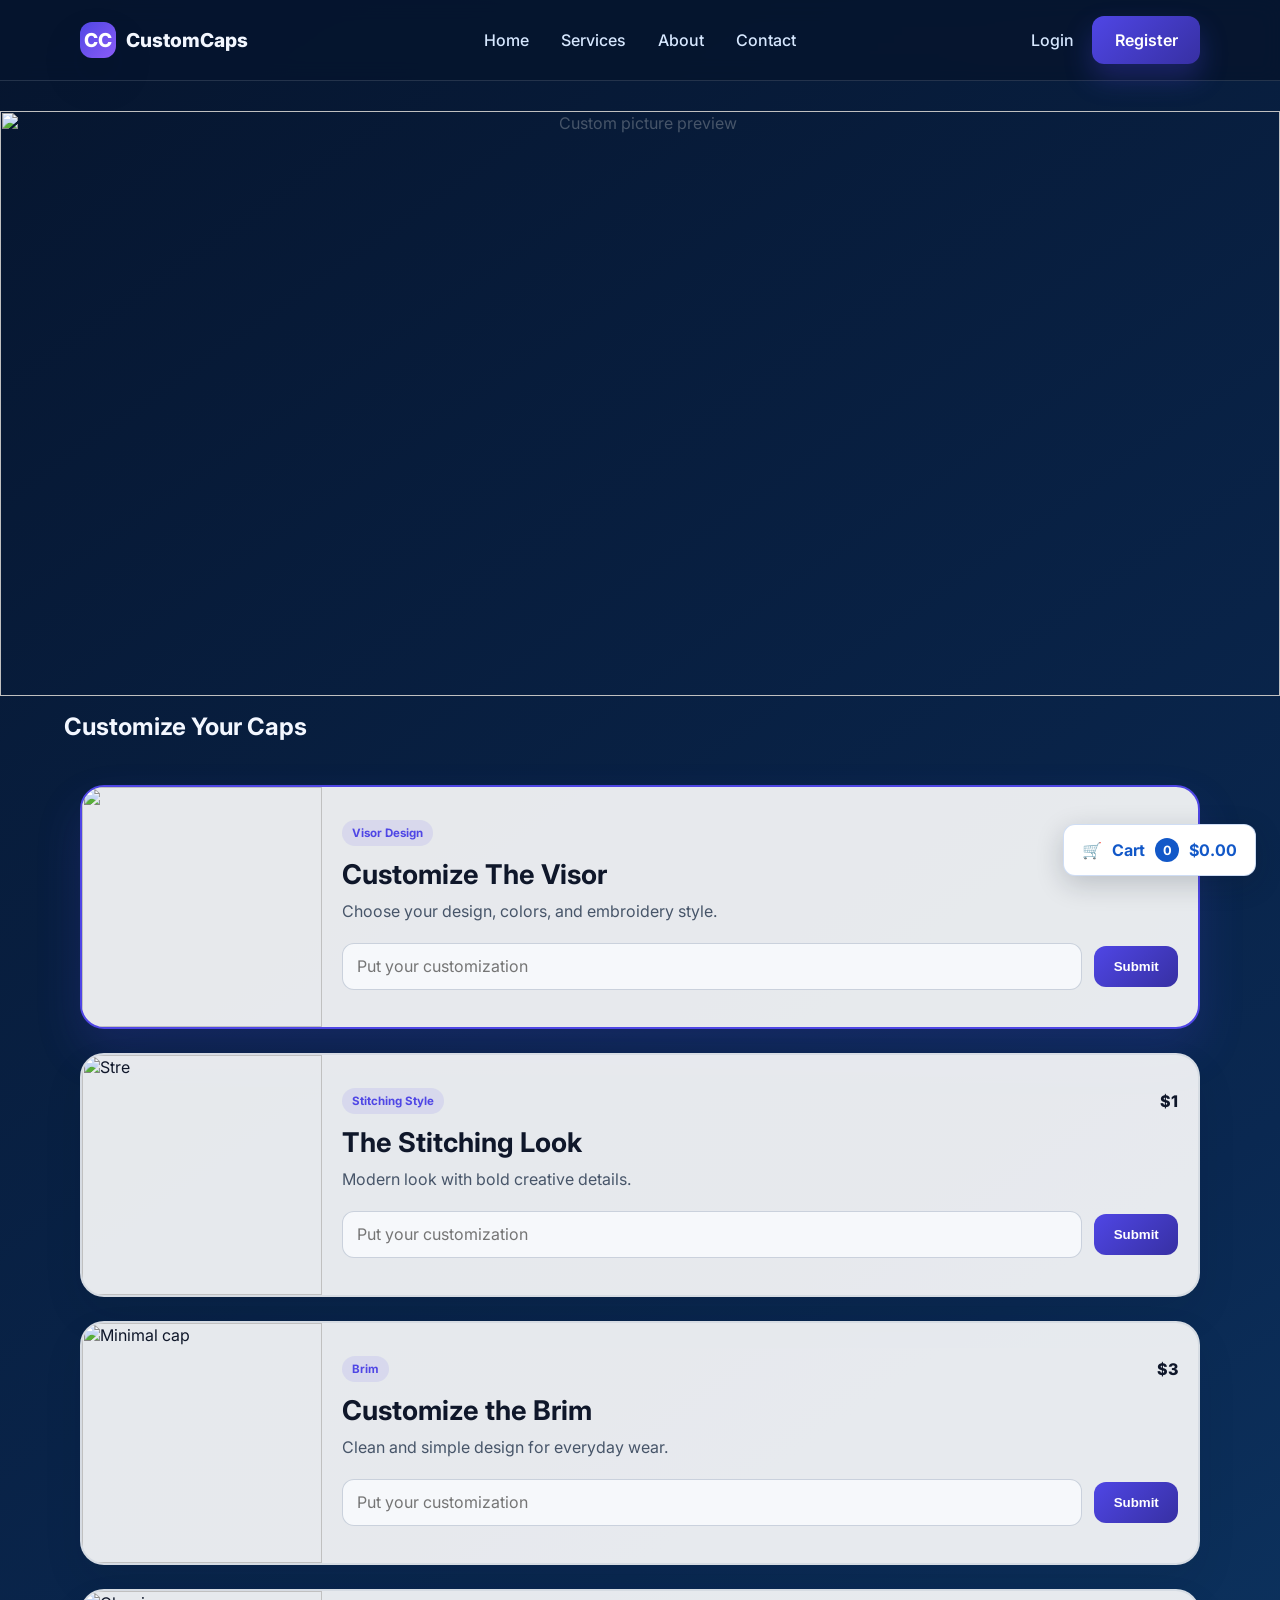
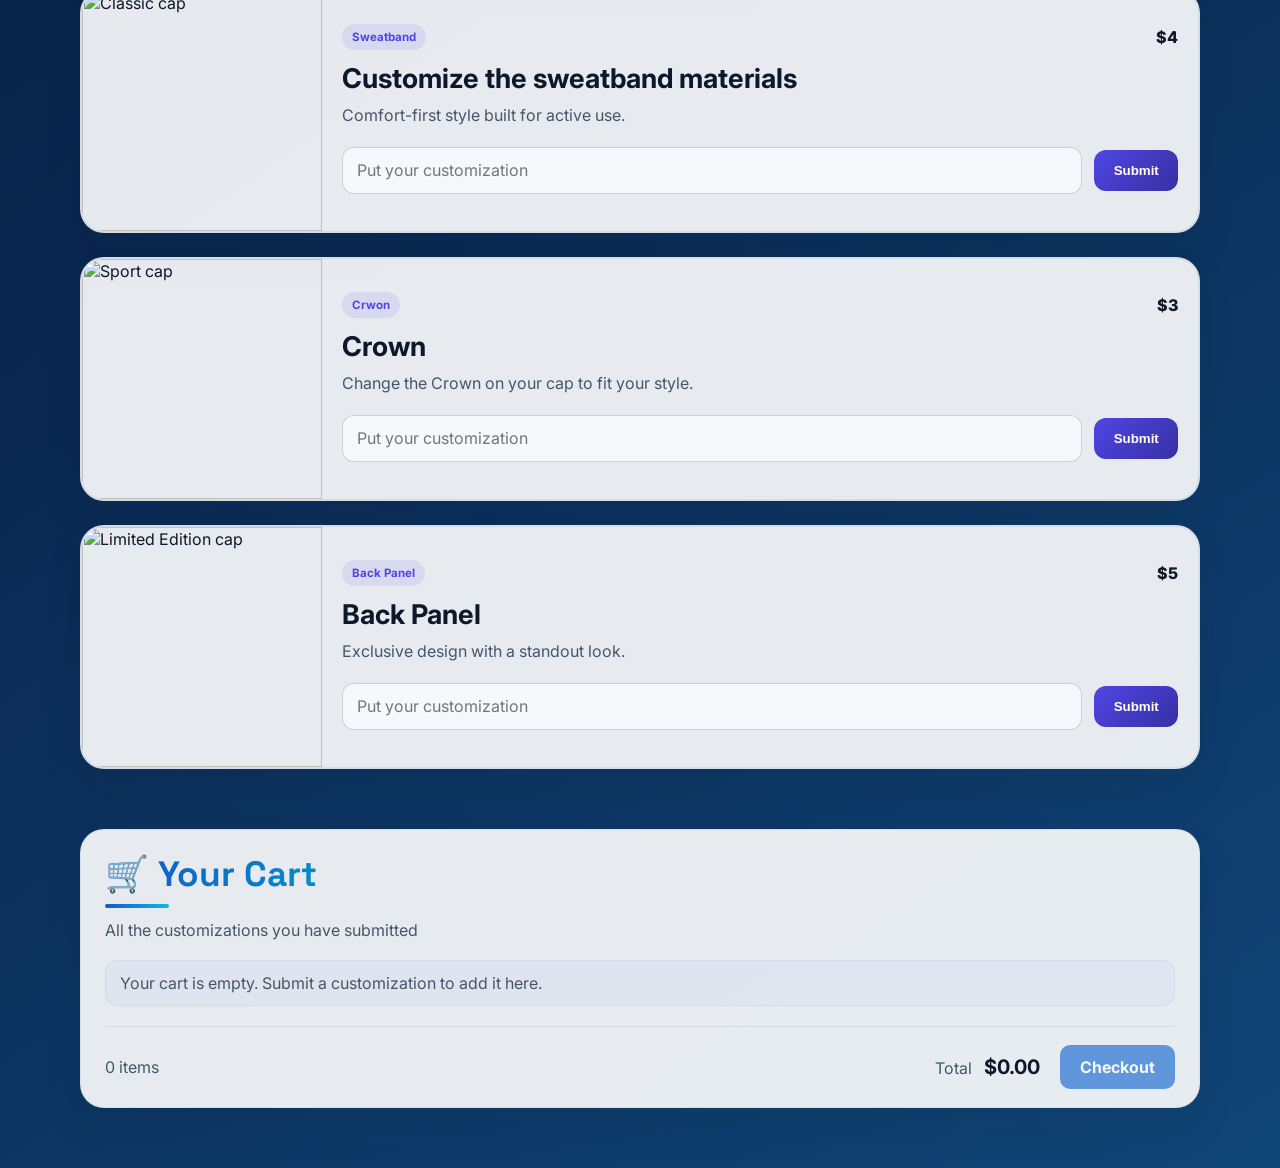
==== index.html @ d2594c0b "new update  update2  update  update 3  update3" ====
<html>
      <head>
    <meta charset="UTF-8" />
    <meta name="viewport" content="width=device-width, initial-scale=1.0" />
    <title>Customization Cap</title>
    <link rel="preconnect" href="https://fonts.googleapis.com" />
    <link rel="preconnect" href="https://fonts.gstatic.com" crossorigin />
    <link href="https://fonts.googleapis.com/css2?family=Inter:wght@400;500;600;700;800&display=swap" rel="stylesheet" />
    <link href="https://fonts.googleapis.com/css2?family=Space+Grotesk:wght@600;700&display=swap" rel="stylesheet" />
    <link rel="stylesheet" href="style.css" />
  </head>

    <body class="customizer-page">
    <header class="site-header">
      <nav class="navbar container">
        <div class="brand">
          <span class="brand-mark">CC</span>
          <span>CustomCaps</span>
        </div>

        <ul class="nav-links">
          <li><a href="https://harukisensei.infy.click/login.php">Home</a></li>
          <li><a href="#">Services</a></li>
          <li><a href="#">About</a></li>
          <li><a href="#">Contact</a></li>
        </ul>

        <div class="nav-actions">
          <a href="#" class="login-link">Login</a>
          <a href="#" class="btn btn-primary">Register</a>
        </div>
      </nav>
    </header>

    <section class="product-section container">
      <header class="customizer-heading">
        <div class="picture-preview" id="picture-preview">
          <img
            id="custom-picture"
            src="https://encrypted-tbn0.gstatic.com/images?q=tbn:ANd9GcTu9yBC6iqTdVjBr8qb0KdsMnvSoWjys8nsN0744sLRWJI6lINjwy77hHI4&amp;s=10"
            alt="Custom picture preview"
          />
          <span id="picture-placeholder" hidden>Your picture preview will appear here</span>
        </div>
    
        <div class="picture-description-content">
          <h1>Customize Your Caps</h1>
          <input id="picture-upload" class="picture-upload" type="file" accept="image/*" />
        </div>
      </header>
    
      <div class="product-grid">

        <div class="interactive-card selected" tabindex="0" role="button" aria-label="Select Dream Design cap">
          <img src="https://cdn.shopify.com/s/files/1/0830/5328/1589/files/tour-visor-blueprint.jpg?v=1716037649" />
          <div class="card-content">
            <div class="card-topline">
              <span class="badge">Visor Design</span>
              <span class="price">$12</span>
            </div>
            <h3>Customize The Visor</h3>
            <p>Choose your design, colors, and embroidery style.</p>
            <div class="customize-row">
              <input type="text" class="custom-text" placeholder="Put your customization" />
              <button type="button" class="pick-btn">Submit</button>
            </div>
          </div>
        </div>

        <div class="interactive-card" tabindex="0" role="button" aria-label="Select Street Style cap">
          <img src="https://encrypted-tbn0.gstatic.com/images?q=tbn:ANd9GcRwN8RVINpgaq04zWN7Fo7OkTaOtIgx_osB3dUhC-jWqw&s=10" alt="Stre" />
          <div class="card-content">
            <div class="card-topline">
              <span class="badge">Stitching Style</span>
              <span class="price">$1</span>
            </div>
            <h3>The Stitching Look</h3>
            <p>Modern look with bold creative details.</p>
            <div class="customize-row">
              <input type="text" class="custom-text" placeholder="Put your customization" />
              <button type="button" class="pick-btn">Submit</button>
            </div>
          </div>
        </div>

        <div class="interactive-card" tabindex="0" role="button" aria-label="Select Minimal cap">
          <img src="https://encrypted-tbn0.gstatic.com/images?q=tbn:ANd9GcRIH-YifPvPH-M0KLM8M_P6v7ZxvT0Wm4gJBJIX0vKMHw&s=10" alt="Minimal cap" />
          <div class="card-content">
            <div class="card-topline">
              <span class="badge">Brim</span>
              <span class="price">$3</span>
            </div>
            <h3>Customize the Brim</h3>
            <p>Clean and simple design for everyday wear.</p>
            <div class="customize-row">
              <input type="text" class="custom-text" placeholder="Put your customization" />
              <button type="button" class="pick-btn">Submit</button>
            </div>
          </div>
        </div>

        <div class="interactive-card" tabindex="0" role="button" aria-label="Select Classic cap">
          <img src="https://encrypted-tbn0.gstatic.com/images?q=tbn:ANd9GcRN8dm9ZzzwNTC2Gzn8Sau7y9UsN2A-xfBOk9lRZi1UQg&s=10" alt="Classic cap" />
          <div class="card-content">
            <div class="card-topline">
              <span class="badge">Sweatband</span>
              <span class="price">$4</span>
            </div>
            <h3>Customize the sweatband materials</h3>
            <p>Comfort-first style built for active use.</p>
            <div class="customize-row">
              <input type="text" class="custom-text" placeholder="Put your customization" />
              <button type="button" class="pick-btn">Submit</button>
            </div>
          </div>
        </div>

        <div class="interactive-card" tabindex="0" role="button" aria-label="Select Sport cap">
          <img src="https://encrypted-tbn0.gstatic.com/images?q=tbn:ANd9GcSrkIJ5qvMKHncG3WinQ0X7_GzILK_JUkHiXcH4yC5z9Q&s=10" alt="Sport cap" />
          <div class="card-content">
            <div class="card-topline">
              <span class="badge">Crwon</span>
              <span class="price">$3</span>
            </div>
            <h3>Crown</h3>
            <p>Change the Crown on your cap to fit your style.</p>
            <div class="customize-row">
              <input type="text" class="custom-text" placeholder="Put your customization" />
              <button type="button" class="pick-btn">Submit</button>
            </div>
          </div>
        </div>

        <div class="interactive-card" tabindex="0" role="button" aria-label="Select Limited Edition cap">
          <img src="https://encrypted-tbn0.gstatic.com/images?q=tbn:ANd9GcRXTMBcB_Cb6of_ckFCRdZr_5JhHiwQH7h16q4D3oLKiQ&s=10" alt="Limited Edition cap" />
          <div class="card-content">
            <div class="card-topline">
              <span class="badge">Back Panel</span>
              <span class="price">$5</span>
            </div>
            <h3>Back Panel</h3>
            <p>Exclusive design with a standout look.</p>
            <div class="customize-row">
              <input type="text" class="custom-text" placeholder="Put your customization" />
              <button type="button" class="pick-btn">Submit</button>
            </div>
          </div>
        </div>
      </div>
    </section>

    <button id="cart-shortcut" class="cart-shortcut" type="button" aria-label="View cart, 0 items, total $0.00">
      <span aria-hidden="true">🛒</span>
      <span>Cart</span>
      <strong id="cart-shortcut-count">0</strong>
      <span id="cart-shortcut-total">$0.00</span>
    </button>

    <section class="summary-section container">
      <div class="summary-box">
        <h1><span aria-hidden="true">🛒</span> Your Cart</h1>
        <p class="cart-caption">All the customizations you have submitted</p>
        <ul id="custom-summary">
          <li>Your cart is empty. Submit a customization to add it here.</li>
        </ul>
        <div class="cart-footer">
          <span id="cart-count">0 items</span>
          <div class="cart-total">
            <span>Total</span>
            <strong id="cart-total">$0.00</strong>
          </div>
          <button id="checkout-button" class="checkout-button" type="button" disabled>Checkout</button>
        </div>
      </div>
    </section>

    <dialog id="checkout-dialog" class="checkout-dialog" aria-labelledby="checkout-title">
      <div class="checkout-dialog-content">
        <p class="checkout-eyebrow">ORDER REVIEW</p>
        <h2 id="checkout-title">Ready to checkout?</h2>
        <p id="checkout-item-count"></p>
        <p class="checkout-dialog-total">Order total: <strong id="checkout-total">$0.00</strong></p>
        <form id="checkout-form" class="checkout-form">
          <label>
            Full name
            <input name="customerName" autocomplete="name" required />
          </label>
          <label>
            Email address
            <input name="customerEmail" type="email" autocomplete="email" required />
          </label>
          <label>
            Phone number
            <input name="customerPhone" type="tel" autocomplete="tel" required />
          </label>

          <fieldset class="payment-methods">
            <legend>Payment method</legend>
            <label class="payment-option">
              <input type="radio" name="paymentMethod" value="card" checked />
              <span aria-hidden="true">💳</span> Visa / Mastercard
            </label>
            <label class="payment-option">
              <input type="radio" name="paymentMethod" value="tng-ewallet" />
              <span aria-hidden="true">📱</span> Touch 'n Go eWallet
            </label>
            <label class="payment-option">
              <input type="radio" name="paymentMethod" value="fpx" />
              <span aria-hidden="true">🏦</span> FPX online banking
            </label>
          </fieldset>

          <p class="checkout-note">You will be redirected to the payment provider. Card and bank details are never collected on this site.</p>
          <p id="checkout-status" class="checkout-status" role="status" aria-live="polite"></p>
          <div class="checkout-actions">
            <button id="close-checkout" class="checkout-button checkout-button-secondary" type="button">Close</button>
            <button id="place-order" class="checkout-button" type="submit">Continue to payment</button>
          </div>
        </form>
      </div>
    </dialog>

    <script src="database-config.js"></script>
    <script>
      const pictureUpload = document.getElementById('picture-upload');
      const customPicture = document.getElementById('custom-picture');
      const picturePlaceholder = document.getElementById('picture-placeholder');

      pictureUpload.addEventListener('change', () => {
        const file = pictureUpload.files[0];

        if (!file) {
          customPicture.removeAttribute('src');
          customPicture.hidden = true;
          picturePlaceholder.hidden = false;
          return;
        }

        customPicture.src = URL.createObjectURL(file);
        customPicture.hidden = false;
        picturePlaceholder.hidden = true;
      });

      const cards = document.querySelectorAll('.interactive-card');
      const summaryList = document.getElementById('custom-summary');
      const cartItems = [];
      const cartCount = document.getElementById('cart-count');
      const cartTotal = document.getElementById('cart-total');
      const cartShortcut = document.getElementById('cart-shortcut');
      const cartShortcutCount = document.getElementById('cart-shortcut-count');
      const cartShortcutTotal = document.getElementById('cart-shortcut-total');
      const checkoutButton = document.getElementById('checkout-button');
      const checkoutDialog = document.getElementById('checkout-dialog');
      const checkoutForm = document.getElementById('checkout-form');
      const checkoutStatus = document.getElementById('checkout-status');
      const placeOrderButton = document.getElementById('place-order');
      const currency = new Intl.NumberFormat('en-US', { style: 'currency', currency: 'USD' });

      const animateCapToCart = (submitButton) => {
        if (window.matchMedia('(prefers-reduced-motion: reduce)').matches) {
          return;
        }

        const source = submitButton.getBoundingClientRect();
        const destination = cartShortcut.getBoundingClientRect();
        const startX = source.left + source.width / 2;
        const startY = source.top + source.height / 2;
        const deltaX = destination.left + destination.width / 2 - startX;
        const deltaY = destination.top + destination.height / 2 - startY;
        const cap = document.createElement('span');
        cap.className = 'cart-flight-cap';
        cap.setAttribute('aria-hidden', 'true');
        cap.textContent = '🧢';
        cap.style.left = `${startX}px`;
        cap.style.top = `${startY}px`;
        document.body.appendChild(cap);

        const frame = (progress, lift, rotation, scale, opacity) => ({
          opacity,
          transform: `translate(-50%, -50%) translate(${deltaX * progress}px, ${deltaY * progress - lift}px) rotate(${rotation}deg) scale(${scale})`
        });

        cap.animate([
          frame(0, 0, -12, 1.15, 1),
          frame(0.25, 95, 12, 1, 1),
          frame(0.55, 135, 370, 0.82, 1),
          frame(0.82, 60, 720, 0.6, 0.9),
          frame(1, 0, 900, 0.25, 0)
        ], {
          duration: 850,
          easing: 'cubic-bezier(0.2, 0.75, 0.25, 1)',
          fill: 'forwards'
        }).onfinish = () => {
          cap.remove();
          cartShortcut.classList.add('cart-arrived');
          window.setTimeout(() => cartShortcut.classList.remove('cart-arrived'), 500);
        };
      };

      const renderCart = () => {
        summaryList.replaceChildren();

        if (cartItems.length === 0) {
          const emptyMessage = document.createElement('li');
          emptyMessage.className = 'cart-empty';
          emptyMessage.textContent = 'Your cart is empty. Submit a customization to add it here.';
          summaryList.appendChild(emptyMessage);
        }

        cartItems.forEach((cartItem, index) => {
          const row = document.createElement('li');
          row.className = 'cart-item';

          const details = document.createElement('div');
          details.className = 'cart-item-details';

          const title = document.createElement('strong');
          title.textContent = cartItem.title;
          const customization = document.createElement('span');
          customization.textContent = cartItem.customization;
          details.append(title, customization);

          const price = document.createElement('strong');
          price.className = 'cart-item-price';
          price.textContent = currency.format(cartItem.price);

          const removeButton = document.createElement('button');
          removeButton.className = 'remove-cart-item';
          removeButton.type = 'button';
          removeButton.textContent = 'Remove';
          removeButton.setAttribute('aria-label', `Remove ${cartItem.title} from cart`);
          removeButton.addEventListener('click', () => {
            cartItems.splice(index, 1);
            renderCart();
          });

          row.append(details, price, removeButton);
          summaryList.appendChild(row);
        });

        const total = cartItems.reduce((sum, cartItem) => sum + cartItem.price, 0);
        cartCount.textContent = `${cartItems.length} ${cartItems.length === 1 ? 'item' : 'items'}`;
        cartTotal.textContent = currency.format(total);
        cartShortcutCount.textContent = String(cartItems.length);
        cartShortcutTotal.textContent = currency.format(total);
        cartShortcut.setAttribute('aria-label', `View cart, ${cartItems.length} ${cartItems.length === 1 ? 'item' : 'items'}, total ${currency.format(total)}`);
        checkoutButton.disabled = cartItems.length === 0;
      };

      cards.forEach((card) => {
        const input = card.querySelector('.custom-text');
        const submitBtn = card.querySelector('.pick-btn');

        const toggleSelection = () => {
          cards.forEach((item) => item.classList.remove('selected'));
          card.classList.add('selected');
        };

        card.addEventListener('click', toggleSelection);
        card.addEventListener('keydown', (event) => {
          if (event.key === 'Enter' || event.key === ' ') {
            event.preventDefault();
            toggleSelection();
          }
        });

        submitBtn.addEventListener('click', () => {
          const value = input.value.trim();

          if (!value) {
            input.focus();
            return;
          }

          cartItems.push({
            title: card.querySelector('h3').textContent,
            customization: value,
            price: Number(card.querySelector('.price').textContent.replace('$', ''))
          });
          renderCart();
          animateCapToCart(submitBtn);
          input.value = '';
        });
      });

      checkoutButton.addEventListener('click', () => {
        const total = cartItems.reduce((sum, cartItem) => sum + cartItem.price, 0);
        document.getElementById('checkout-item-count').textContent = `${cartItems.length} ${cartItems.length === 1 ? 'item' : 'items'} in your cart`;
        document.getElementById('checkout-total').textContent = currency.format(total);
        checkoutStatus.textContent = '';
        checkoutDialog.showModal();
      });

      checkoutForm.addEventListener('submit', async (event) => {
        event.preventDefault();

        const orderApiUrl = window.CHECKOUT_CONFIG?.orderApiUrl?.trim();
        if (!orderApiUrl) {
          checkoutStatus.textContent = 'Checkout is not connected yet. Add your backend order API URL in database-config.js.';
          return;
        }

        if (cartItems.length === 0) {
          checkoutStatus.textContent = 'Your cart is empty.';
          return;
        }

        const formData = new FormData(checkoutForm);
        const order = {
          customer: {
            name: formData.get('customerName'),
            email: formData.get('customerEmail'),
            phone: formData.get('customerPhone')
          },
          items: cartItems.map(({ title, customization, price }) => ({ title, customization, price })),
          total: cartItems.reduce((sum, cartItem) => sum + cartItem.price, 0),
          currency: 'USD',
          paymentMethod: formData.get('paymentMethod')
        };

        placeOrderButton.disabled = true;
        placeOrderButton.textContent = 'Connecting…';
        checkoutStatus.textContent = 'Creating your order and secure payment session…';

        try {
          const response = await fetch(orderApiUrl, {
            method: 'POST',
            headers: { 'Content-Type': 'application/json' },
            body: JSON.stringify(order)
          });
          const result = await response.json().catch(() => ({}));

          if (!response.ok) {
            throw new Error(result.message || `Server returned ${response.status}.`);
          }

          if (!result.checkoutUrl) {
            throw new Error('The backend saved no payment link. Configure it to return { "checkoutUrl": "https://…" } after creating the order and payment session.');
          }

          window.location.assign(result.checkoutUrl);
        } catch (error) {
          checkoutStatus.textContent = error.message || 'Could not connect to the checkout server. Check your API URL and try again.';
        } finally {
          placeOrderButton.disabled = false;
          placeOrderButton.textContent = 'Continue to payment';
        }
      });

      document.getElementById('close-checkout').addEventListener('click', () => checkoutDialog.close());
      cartShortcut.addEventListener('click', () => {
        document.querySelector('.summary-section').scrollIntoView({ behavior: 'smooth', block: 'start' });
      });
      renderCart();
    </script>
---- style.css ----
:root {
  --bg: #f4f7fb;
  --bg-dark: #0f172a;
  --panel: #ffffff;
  --primary: #4f46e5;
  --primary-dark: #3730a3;
  --accent: #22c55e;
  --text: #0f172a;
  --muted: #475569;
  --line: rgba(15, 23, 42, 0.08);
  --shadow: 0 20px 45px rgba(15, 23, 42, 0.12);
}

* {
  box-sizing: border-box;
}

html {
  scroll-behavior: smooth;
}

body {
  margin: 0;
  font-family: "Inter", sans-serif;
  background: linear-gradient(135deg, #eef4ff 0%, #f8fafc 50%, #eef2ff 100%);
  color: var(--text);
}

body.customizer-page {
  min-height: 100vh;
  background: linear-gradient(145deg, #06152e 0%, #0a2851 55%, #104577 100%);
  color: #f3f7ff;
}

body.customizer-page .site-header {
  background: rgba(6, 21, 46, 0.88);
  border-color: rgba(226, 239, 255, 0.14);
}

body.customizer-page .nav-links a,
body.customizer-page .login-link {
  color: #d7e8ff;
}

body.customizer-page .nav-links a:hover,
body.customizer-page .login-link:hover {
  color: #ffffff;
}

img {
  max-width: 100%;
  display: block;
}

.container {
  width: min(1120px, calc(100% - 32px));
  margin: 0 auto;
}

.site-header {
  position: sticky;
  top: 0;
  z-index: 10;
  backdrop-filter: blur(10px);
  border-bottom: 1px solid var(--line);
}

.navbar {
  display: flex;
  align-items: center;
  justify-content: space-between;
  min-height: 80px;
}

.brand {
  display: inline-flex;
  align-items: center;
  gap: 10px;
  font-size: 1.2rem;
  font-weight: 800;
}

.brand-mark {
  display: inline-flex;
  align-items: center;
  justify-content: center;
  width: 36px;
  height: 36px;
  border-radius: 12px;
  background: linear-gradient(135deg, var(--primary), #8b5cf6);
  color: white;
  box-shadow: var(--shadow);
}

.nav-links {
  display: flex;
  align-items: center;
  gap: 32px;
  list-style: none;
  padding: 0;
  margin: 0;
}

.nav-links a,
.login-link {
  text-decoration: none;
  color: var(--muted);
  font-weight: 500;
  transition: color 0.2s ease;
}

.nav-links a:hover,
.login-link:hover {
  color: var(--text);
}

.nav-actions {
  display: flex;
  align-items: center;
  gap: 18px;
}

.btn {
  display: inline-flex;
  align-items: center;
  justify-content: center;
  padding: 0.9rem 1.4rem;
  border-radius: 12px;
  text-decoration: none;
  font-weight: 600;
  transition: transform 0.2s ease, box-shadow 0.2s ease;
}

.btn:hover {
  transform: translateY(-1px);
}

.btn-primary {
  background: linear-gradient(135deg, var(--primary), var(--primary-dark));
  color: white;
  box-shadow: 0 14px 28px rgba(79, 70, 229, 0.3);
}

.btn-secondary {
  color: var(--text);
  background: rgba(255, 255, 255, 0.7);
  border: 1px solid var(--line);
}

.hero {
  display: grid;
  grid-template-columns: 1.2fr 0.8fr;
  gap: 48px;
  align-items: center;
  min-height: calc(100vh - 80px);
  padding: 48px 0 64px;
}

.hero-copy {
  max-width: 620px;
}

.eyebrow {
  display: inline-block;
  margin: 0 0 14px;
  padding: 8px 12px;
  border-radius: 999px;
  background: rgba(79, 70, 229, 0.08);
  color: var(--primary);
  font-size: 0.75rem;
  font-weight: 700;
  letter-spacing: 0.08em;
  text-transform: uppercase;
}

.hero-copy h1 {
  margin: 0;
  font-size: clamp(2.7rem, 4vw, 4.5rem);
  line-height: 1.05;
  letter-spacing: -0.06em;
}

.lead {
  margin: 18px 0 0;
  max-width: 560px;
  font-size: 1.08rem;
  line-height: 1.8;
  color: var(--muted);
}

.cta-group {
  display: flex;
  align-items: center;
  gap: 14px;
  margin-top: 28px;
}

.stats {
  list-style: none;
  display: flex;
  gap: 32px;
  padding: 0;
  margin: 36px 0 0;
  flex-wrap: wrap;
}

.stats li {
  display: flex;
  flex-direction: column;
  gap: 6px;
}

.stats strong {
  font-size: 1.3rem;
}

.stats span {
  color: var(--muted);
  font-size: 0.92rem;
}

.register-card {
  background: rgba(255, 255, 255, 0.88);
  border: 1px solid rgba(148, 163, 184, 0.18);
  border-radius: 24px;
  padding: 30px 26px;
  box-shadow: var(--shadow);
}

.card-header {
  margin-bottom: 22px;
}

.card-header p {
  margin: 0;
  color: var(--primary);
  font-weight: 700;
  text-transform: uppercase;
  letter-spacing: 0.08em;
  font-size: 0.7rem;
}

.card-header h2 {
  margin: 8px 0 0;
  font-size: 2rem;
}

.register-card form {
  display: flex;
  flex-direction: column;
  gap: 18px;
}

.register-card label {
  display: flex;
  flex-direction: column;
  gap: 8px;
  color: var(--text);
  font-weight: 600;
}

.register-card input {
  width: 100%;
  padding: 0.95rem 1rem;
  border: 1px solid rgba(148, 163, 184, 0.5);
  border-radius: 12px;
  background: rgba(248, 250, 252, 0.9);
  font: inherit;
  color: var(--text);
}

.register-card input:focus {
  outline: 2px solid rgba(79, 70, 229, 0.25);
  border-color: var(--primary);
}

.form-btn {
  width: 100%;
  border: none;
  cursor: pointer;
  margin-top: 8px;
  font: inherit;
}

.product-section {
  padding: 30px 0 60px;
}

.product-grid {
  display: flex;
  flex-direction: column;
  gap: 24px;
}

.picture-description-box {
  width: 100%;
  min-height: 244px;
  display: flex;
  align-items: stretch;
  gap: 24px;
  padding: 20px;
  border: 2px solid rgba(79, 70, 229, 0.65);
  border-radius: 24px;
  background: #ffffff;
  box-shadow: 0 18px 40px rgba(15, 23, 42, 0.14);
}

.customizer-heading {
  display: flex;
  flex-direction: column;
  align-items: stretch;
  gap: 16px;
  width: 100vw;
  margin-left: calc(50% - 50vw);
  margin-bottom: 32px;
}

.customizer-heading .picture-preview {
  width: 100%;
  height: min(65vh, 680px);
  min-height: 360px;
  border: 0;
  border-radius: 0;
  background: transparent;
}

.customizer-heading .picture-preview img {
  min-height: 0;
  object-fit: cover;
}

.customizer-heading .picture-description-content h1 {
  margin: 0 0 12px;
}

.customizer-heading .picture-description-content {
  padding: 0 clamp(20px, 5vw, 72px);
}

.picture-preview {
  width: 240px;
  min-height: 200px;
  display: grid;
  place-items: center;
  flex-shrink: 0;
  overflow: hidden;
  border: 1px dashed rgba(79, 70, 229, 0.45);
  border-radius: 16px;
  background: rgba(79, 70, 229, 0.06);
  color: var(--muted);
  text-align: center;
}

.picture-preview img {
  width: 100%;
  height: 100%;
  min-height: 200px;
  object-fit: cover;
}

.picture-description-content {
  flex: 1;
  min-width: 0;
  display: flex;
  flex-direction: column;
  align-items: flex-start;
  gap: 10px;
}

.picture-description-content h2 {
  margin: 0 0 4px;
  font-size: 1.4rem;
}

.picture-upload {
  position: absolute;
  width: 1px;
  height: 1px;
  overflow: hidden;
  clip: rect(0, 0, 0, 0);
  white-space: nowrap;
  clip-path: inset(50%);
}

.picture-upload-label {
  padding: 0.7rem 1rem;
  border-radius: 10px;
  background: var(--primary);
  color: white;
  font-weight: 700;
  cursor: pointer;
}

.picture-description-label {
  margin-top: 4px;
  font-weight: 600;
}

.picture-description-content textarea {
  width: 100%;
  min-height: 88px;
  resize: vertical;
  padding: 0.8rem 0.9rem;
  border: 1px solid rgba(148, 163, 184, 0.45);
  border-radius: 12px;
  background: rgba(248, 250, 252, 0.9);
  color: var(--text);
  font: inherit;
}

.interactive-card {
  width: 100%;
  display: flex;
  align-items: center;
  border: 2px solid rgba(148, 163, 184, 0.2);
  border-radius: 24px;
  overflow: hidden;
  background: rgba(255, 255, 255, 0.9);
  color: var(--text);
  box-shadow: 0 18px 40px rgba(15, 23, 42, 0.08);
  cursor: pointer;
  transition: transform 0.25s ease, box-shadow 0.25s ease, border-color 0.25s ease;
}

.interactive-card:hover,
.interactive-card:focus-visible {
  transform: translateY(-4px);
  box-shadow: 0 22px 45px rgba(79, 70, 229, 0.12);
  border-color: rgba(79, 70, 229, 0.6);
  outline: none;
}

.interactive-card.selected {
  border-color: var(--primary);
  box-shadow: 0 22px 45px rgba(79, 70, 229, 0.18);
}

.interactive-card img {
  width: 240px;
  height: 240px;
  object-fit: cover;
  flex-shrink: 0;
}

.card-content {
  flex: 1;
  padding: 20px 20px 24px;
}

.card-topline {
  display: flex;
  align-items: center;
  justify-content: space-between;
  gap: 12px;
  margin-bottom: 12px;
}

.badge {
  display: inline-block;
  padding: 6px 10px;
  background: rgba(79, 70, 229, 0.1);
  color: var(--primary);
  border-radius: 999px;
  font-size: 0.72rem;
  font-weight: 700;
}

.price {
  font-weight: 800;
  color: var(--text);
}

.card-content h3 {
  margin: 0 0 8px;
  font-size: 1.7rem;
}

.card-content p {
  margin: 0 0 18px;
  color: var(--muted);
  line-height: 1.6;
}

.customize-row {
  display: flex;
  gap: 12px;
  align-items: center;
}

.custom-text {
  flex: 1;
  min-width: 0;
  padding: 0.8rem 0.9rem;
  border: 1px solid rgba(148, 163, 184, 0.45);
  border-radius: 12px;
  font: inherit;
  background: rgba(248, 250, 252, 0.9);
}

.pick-btn {
  border: none;
  background: linear-gradient(135deg, var(--primary), var(--primary-dark));
  color: white;
  padding: 0.8rem 1.2rem;
  border-radius: 12px;
  font-weight: 700;
  cursor: pointer;
  white-space: nowrap;
}

.summary-section {
  padding: 0 0 60px;
  scroll-margin-top: 24px;
  scroll-margin-bottom: 100px;
}

.summary-box {
  background: rgba(255, 255, 255, 0.9);
  color: var(--text);
  border: 1px solid rgba(148, 163, 184, 0.2);
  border-radius: 24px;
  padding: 24px 24px 18px;
  box-shadow: 0 18px 40px rgba(15, 23, 42, 0.08);
}

.summary-box h1 {
  display: inline-block;
  margin: 0 0 20px;
  background: linear-gradient(100deg, #1258c8 0%, #078bc7 100%);
  background-clip: text;
  color: transparent;
  font-family: "Space Grotesk", sans-serif;
  font-size: 2.2rem;
  font-weight: 700;
  line-height: 1.15;
}

.summary-box h1::after {
  content: "";
  display: block;
  width: 64px;
  height: 4px;
  margin-top: 10px;
  border-radius: 4px;
  background: linear-gradient(90deg, #1258c8, #12b8e8);
}

.summary-box h1 span {
  color: #1769d2;
  background: none;
  -webkit-text-fill-color: initial;
}

.cart-caption {
  margin: -8px 0 20px;
  color: var(--muted);
}

.cart-shortcut {
  position: fixed;
  right: 24px;
  bottom: 24px;
  z-index: 20;
  display: flex;
  align-items: center;
  gap: 10px;
  padding: 13px 18px;
  border: 1px solid rgba(18, 88, 200, 0.2);
  border-radius: 12px;
  background: #ffffff;
  color: #1258c8;
  box-shadow: 0 8px 28px rgba(15, 23, 42, 0.2);
  font: inherit;
  font-weight: 700;
  cursor: pointer;
}

.cart-shortcut strong {
  display: grid;
  width: 24px;
  height: 24px;
  place-items: center;
  border-radius: 50%;
  background: #1258c8;
  color: #ffffff;
  font-size: 0.8rem;
}

.cart-shortcut:hover {
  background: #eff6ff;
}

.cart-shortcut.cart-arrived {
  animation: cart-arrival 450ms ease-out;
}

.cart-flight-cap {
  position: fixed;
  z-index: 1000;
  pointer-events: none;
  font-size: 2.4rem;
  line-height: 1;
  filter: drop-shadow(0 4px 6px rgba(3, 12, 28, 0.35));
  will-change: transform, opacity;
}

@keyframes cart-arrival {
  0%, 100% { transform: scale(1); }
  45% { transform: scale(1.12); }
}

.summary-box h2 {
  margin: 0 0 16px;
  font-size: 1.8rem;
}

#custom-summary {
  list-style: none;
  padding: 0;
  margin: 0;
  display: flex;
  flex-direction: column;
  gap: 10px;
  color: var(--muted);
}

#custom-summary li {
  background: rgba(79, 70, 229, 0.04);
  border: 1px solid rgba(79, 70, 229, 0.08);
  border-radius: 12px;
  padding: 12px 14px;
}

.cart-item {
  display: flex;
  align-items: center;
  gap: 16px;
}

.cart-item-details {
  display: flex;
  flex: 1;
  flex-direction: column;
  gap: 4px;
  min-width: 0;
  overflow-wrap: anywhere;
}

.cart-item-price {
  color: var(--text);
  white-space: nowrap;
}

.remove-cart-item {
  border: 0;
  padding: 6px 8px;
  background: transparent;
  color: #b42318;
  font: inherit;
  cursor: pointer;
}

.cart-footer {
  display: flex;
  align-items: center;
  justify-content: space-between;
  gap: 20px;
  margin-top: 20px;
  padding-top: 18px;
  border-top: 1px solid var(--line);
  color: var(--muted);
}

.cart-total {
  display: flex;
  align-items: baseline;
  gap: 12px;
  margin-left: auto;
}

.cart-total strong {
  color: var(--text);
  font-size: 1.25rem;
}

.checkout-button {
  border: 0;
  border-radius: 10px;
  padding: 12px 20px;
  background: #1769d2;
  color: #fff;
  font: inherit;
  font-weight: 700;
  cursor: pointer;
}

.checkout-button:disabled {
  opacity: 0.45;
  cursor: not-allowed;
}

.checkout-dialog {
  width: min(440px, calc(100% - 32px));
  border: 0;
  border-radius: 16px;
  padding: 0;
  color: var(--text);
  box-shadow: 0 24px 70px rgba(15, 23, 42, 0.25);
}

.checkout-dialog::backdrop {
  background: rgba(15, 23, 42, 0.55);
}

.checkout-dialog-content {
  padding: 28px;
}

.checkout-eyebrow {
  margin: 0 0 8px;
  color: #1769d2;
  font-size: 0.75rem;
  font-weight: 800;
}

.checkout-dialog-content h2 {
  margin: 0 0 12px;
  font-family: "Space Grotesk", sans-serif;
}

.checkout-dialog-total {
  display: flex;
  justify-content: space-between;
  padding: 14px 0;
  border-top: 1px solid var(--line);
  border-bottom: 1px solid var(--line);
}

.checkout-note {
  margin-bottom: 20px;
  color: var(--muted);
  font-size: 0.9rem;
}

.checkout-form {
  display: grid;
  gap: 14px;
}

.checkout-form > label {
  display: grid;
  gap: 6px;
  color: var(--text);
  font-size: 0.9rem;
  font-weight: 600;
}

.checkout-form input:not([type="radio"]) {
  width: 100%;
  min-height: 44px;
  border: 1px solid var(--line);
  border-radius: 9px;
  padding: 10px 12px;
  color: var(--text);
  font: inherit;
}

.checkout-form input:focus-visible {
  outline: 3px solid rgba(23, 105, 210, 0.2);
  border-color: #1769d2;
}

.payment-methods {
  display: grid;
  gap: 8px;
  margin: 4px 0 0;
  border: 0;
  padding: 0;
}

.payment-methods legend {
  margin-bottom: 8px;
  color: var(--text);
  font-weight: 700;
}

.payment-option {
  display: flex;
  align-items: center;
  gap: 10px;
  min-height: 46px;
  border: 1px solid var(--line);
  border-radius: 10px;
  padding: 10px 12px;
  color: var(--text);
  cursor: pointer;
}

.payment-option:has(input:checked) {
  border-color: #1769d2;
  background: #eff6ff;
}

.payment-option input {
  accent-color: #1769d2;
}

.checkout-form .checkout-note {
  margin: 0;
}

.checkout-status {
  min-height: 1.25em;
  margin: 0;
  color: #b42318;
  font-size: 0.9rem;
}

.checkout-actions {
  display: flex;
  gap: 10px;
}

.checkout-actions .checkout-button {
  flex: 1;
}

.checkout-button-secondary {
  border: 1px solid var(--line);
  background: #fff;
  color: var(--text);
}

.checkout-button:disabled {
  opacity: 0.65;
  cursor: wait;
}

@media (max-width: 880px) {
  .navbar {
    flex-wrap: wrap;
    justify-content: center;
    padding: 18px 0;
  }

  .product-grid {
    grid-template-columns: 1fr;
  }

  .nav-links {
    order: 3;
    width: 100%;
    justify-content: center;
    padding-top: 8px;
  }

  .hero {
    grid-template-columns: 1fr;
    padding-top: 32px;
  }
}

@media (max-width: 560px) {
  .summary-box h1 {
    font-size: 1.7rem;
  }

  .picture-description-box {
    flex-direction: column;
    padding: 16px;
  }

  .cart-footer {
    align-items: stretch;
    flex-wrap: wrap;
    gap: 14px;
  }

  .cart-shortcut {
    right: 12px;
    bottom: 12px;
  }

  .cart-total {
    margin-left: auto;
  }

  .checkout-button {
    width: 100%;
  }

  .checkout-actions {
    flex-direction: column-reverse;
  }

  .cart-item {
    align-items: flex-start;
    flex-wrap: wrap;
  }

  .customizer-heading {
    flex-direction: column;
    align-items: flex-start;
  }

  .customizer-heading .picture-preview {
    height: 50vh;
    min-height: 240px;
  }

  .picture-preview {
    width: 100%;
    min-height: 180px;
  }

  .picture-preview img {
    min-height: 180px;
  }

  .nav-links {
    gap: 14px;
    flex-wrap: wrap;
    font-size: 0.92rem;
  }

  .nav-actions {
    width: 100%;
    justify-content: center;
  }

  .cta-group {
    flex-direction: column;
    align-items: stretch;
  }

  .btn {
    width: 100%;
  }

  .stats {
    gap: 16px;
  }
}
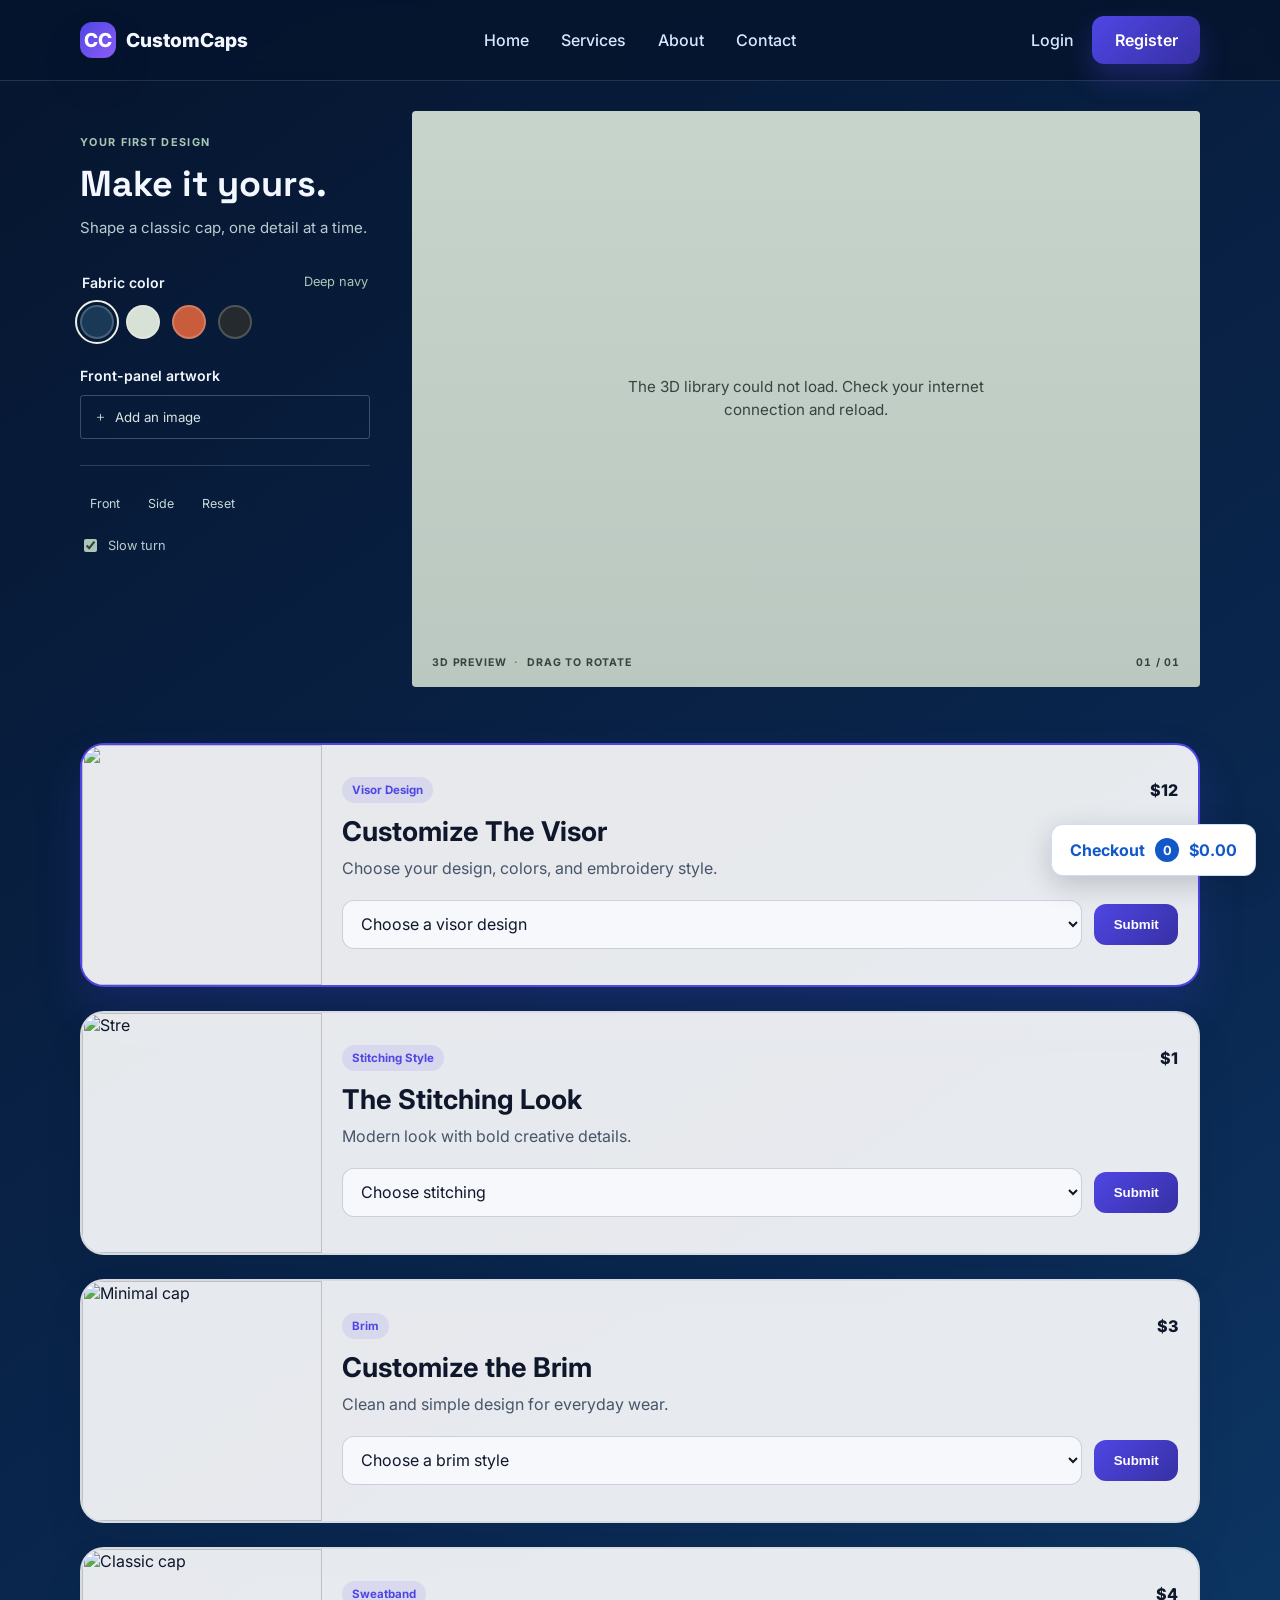
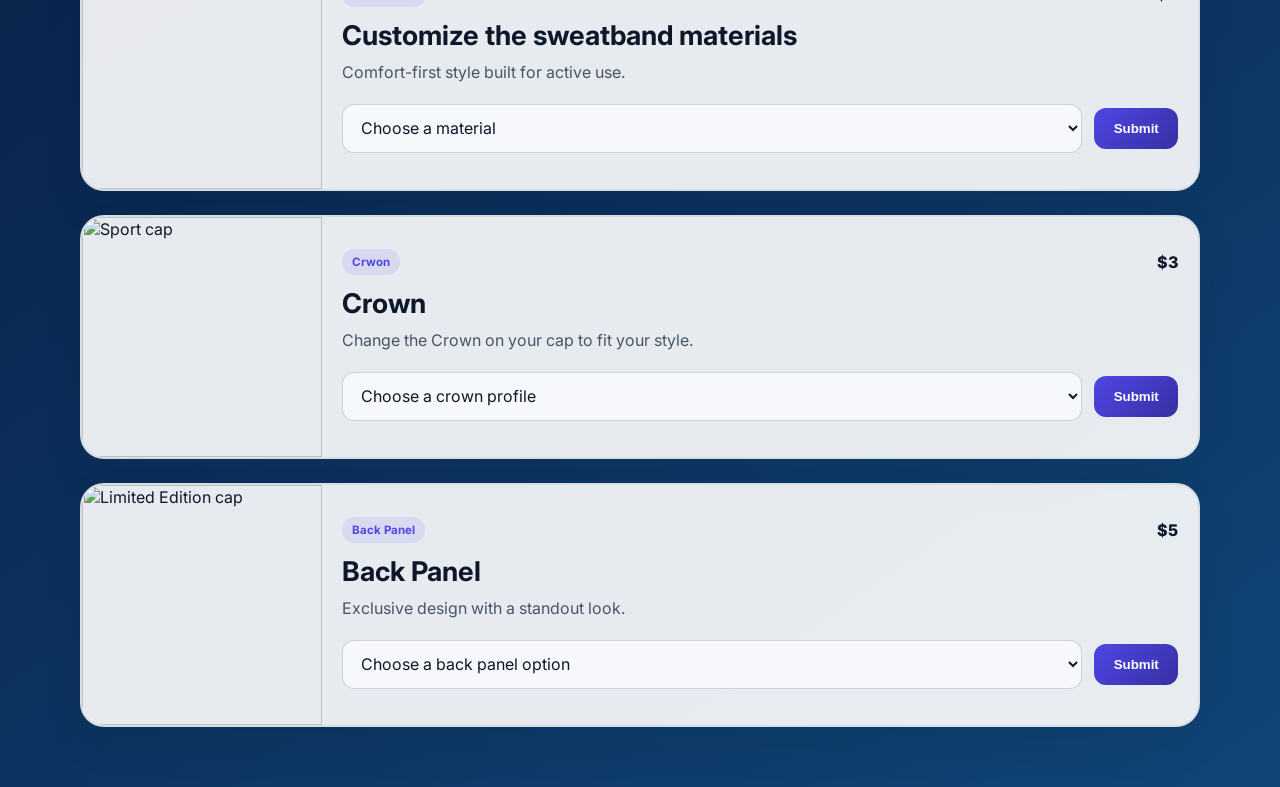
==== commit 99bd2ba4: "update" ====
--- a/index.html
+++ b/index.html
@@ -1,455 +1,15 @@
-<html>
-      <head>
+<!doctype html>
+<html lang="en">
+  <head>
     <meta charset="UTF-8" />
     <meta name="viewport" content="width=device-width, initial-scale=1.0" />
-    <title>Customization Cap</title>
-    <link rel="preconnect" href="https://fonts.googleapis.com" />
-    <link rel="preconnect" href="https://fonts.gstatic.com" crossorigin />
-    <link href="https://fonts.googleapis.com/css2?family=Inter:wght@400;500;600;700;800&display=swap" rel="stylesheet" />
-    <link href="https://fonts.googleapis.com/css2?family=Space+Grotesk:wght@600;700&display=swap" rel="stylesheet" />
-    <link rel="stylesheet" href="style.css" />
+    <meta http-equiv="refresh" content="0; url=index2.html" />
+    <title>CustomCaps</title>
+    <script>
+      window.location.replace('index2.html');
+    </script>
   </head>
-
-    <body class="customizer-page">
-    <header class="site-header">
-      <nav class="navbar container">
-        <div class="brand">
-          <span class="brand-mark">CC</span>
-          <span>CustomCaps</span>
-        </div>
-
-        <ul class="nav-links">
-          <li><a href="https://harukisensei.infy.click/login.php">Home</a></li>
-          <li><a href="#">Services</a></li>
-          <li><a href="#">About</a></li>
-          <li><a href="#">Contact</a></li>
-        </ul>
-
-        <div class="nav-actions">
-          <a href="#" class="login-link">Login</a>
-          <a href="#" class="btn btn-primary">Register</a>
-        </div>
-      </nav>
-    </header>
-
-    <section class="product-section container">
-      <header class="customizer-heading">
-        <div class="picture-preview" id="picture-preview">
-          <img
-            id="custom-picture"
-            src="https://encrypted-tbn0.gstatic.com/images?q=tbn:ANd9GcTu9yBC6iqTdVjBr8qb0KdsMnvSoWjys8nsN0744sLRWJI6lINjwy77hHI4&amp;s=10"
-            alt="Custom picture preview"
-          />
-          <span id="picture-placeholder" hidden>Your picture preview will appear here</span>
-        </div>
-    
-        <div class="picture-description-content">
-          <h1>Customize Your Caps</h1>
-          <input id="picture-upload" class="picture-upload" type="file" accept="image/*" />
-        </div>
-      </header>
-    
-      <div class="product-grid">
-
-        <div class="interactive-card selected" tabindex="0" role="button" aria-label="Select Dream Design cap">
-          <img src="https://cdn.shopify.com/s/files/1/0830/5328/1589/files/tour-visor-blueprint.jpg?v=1716037649" />
-          <div class="card-content">
-            <div class="card-topline">
-              <span class="badge">Visor Design</span>
-              <span class="price">$12</span>
-            </div>
-            <h3>Customize The Visor</h3>
-            <p>Choose your design, colors, and embroidery style.</p>
-            <div class="customize-row">
-              <input type="text" class="custom-text" placeholder="Put your customization" />
-              <button type="button" class="pick-btn">Submit</button>
-            </div>
-          </div>
-        </div>
-
-        <div class="interactive-card" tabindex="0" role="button" aria-label="Select Street Style cap">
-          <img src="https://encrypted-tbn0.gstatic.com/images?q=tbn:ANd9GcRwN8RVINpgaq04zWN7Fo7OkTaOtIgx_osB3dUhC-jWqw&s=10" alt="Stre" />
-          <div class="card-content">
-            <div class="card-topline">
-              <span class="badge">Stitching Style</span>
-              <span class="price">$1</span>
-            </div>
-            <h3>The Stitching Look</h3>
-            <p>Modern look with bold creative details.</p>
-            <div class="customize-row">
-              <input type="text" class="custom-text" placeholder="Put your customization" />
-              <button type="button" class="pick-btn">Submit</button>
-            </div>
-          </div>
-        </div>
-
-        <div class="interactive-card" tabindex="0" role="button" aria-label="Select Minimal cap">
-          <img src="https://encrypted-tbn0.gstatic.com/images?q=tbn:ANd9GcRIH-YifPvPH-M0KLM8M_P6v7ZxvT0Wm4gJBJIX0vKMHw&s=10" alt="Minimal cap" />
-          <div class="card-content">
-            <div class="card-topline">
-              <span class="badge">Brim</span>
-              <span class="price">$3</span>
-            </div>
-            <h3>Customize the Brim</h3>
-            <p>Clean and simple design for everyday wear.</p>
-            <div class="customize-row">
-              <input type="text" class="custom-text" placeholder="Put your customization" />
-              <button type="button" class="pick-btn">Submit</button>
-            </div>
-          </div>
-        </div>
-
-        <div class="interactive-card" tabindex="0" role="button" aria-label="Select Classic cap">
-          <img src="https://encrypted-tbn0.gstatic.com/images?q=tbn:ANd9GcRN8dm9ZzzwNTC2Gzn8Sau7y9UsN2A-xfBOk9lRZi1UQg&s=10" alt="Classic cap" />
-          <div class="card-content">
-            <div class="card-topline">
-              <span class="badge">Sweatband</span>
-              <span class="price">$4</span>
-            </div>
-            <h3>Customize the sweatband materials</h3>
-            <p>Comfort-first style built for active use.</p>
-            <div class="customize-row">
-              <input type="text" class="custom-text" placeholder="Put your customization" />
-              <button type="button" class="pick-btn">Submit</button>
-            </div>
-          </div>
-        </div>
-
-        <div class="interactive-card" tabindex="0" role="button" aria-label="Select Sport cap">
-          <img src="https://encrypted-tbn0.gstatic.com/images?q=tbn:ANd9GcSrkIJ5qvMKHncG3WinQ0X7_GzILK_JUkHiXcH4yC5z9Q&s=10" alt="Sport cap" />
-          <div class="card-content">
-            <div class="card-topline">
-              <span class="badge">Crwon</span>
-              <span class="price">$3</span>
-            </div>
-            <h3>Crown</h3>
-            <p>Change the Crown on your cap to fit your style.</p>
-            <div class="customize-row">
-              <input type="text" class="custom-text" placeholder="Put your customization" />
-              <button type="button" class="pick-btn">Submit</button>
-            </div>
-          </div>
-        </div>
-
-        <div class="interactive-card" tabindex="0" role="button" aria-label="Select Limited Edition cap">
-          <img src="https://encrypted-tbn0.gstatic.com/images?q=tbn:ANd9GcRXTMBcB_Cb6of_ckFCRdZr_5JhHiwQH7h16q4D3oLKiQ&s=10" alt="Limited Edition cap" />
-          <div class="card-content">
-            <div class="card-topline">
-              <span class="badge">Back Panel</span>
-              <span class="price">$5</span>
-            </div>
-            <h3>Back Panel</h3>
-            <p>Exclusive design with a standout look.</p>
-            <div class="customize-row">
-              <input type="text" class="custom-text" placeholder="Put your customization" />
-              <button type="button" class="pick-btn">Submit</button>
-            </div>
-          </div>
-        </div>
-      </div>
-    </section>
-
-    <button id="cart-shortcut" class="cart-shortcut" type="button" aria-label="View cart, 0 items, total $0.00">
-      <span aria-hidden="true">🛒</span>
-      <span>Cart</span>
-      <strong id="cart-shortcut-count">0</strong>
-      <span id="cart-shortcut-total">$0.00</span>
-    </button>
-
-    <section class="summary-section container">
-      <div class="summary-box">
-        <h1><span aria-hidden="true">🛒</span> Your Cart</h1>
-        <p class="cart-caption">All the customizations you have submitted</p>
-        <ul id="custom-summary">
-          <li>Your cart is empty. Submit a customization to add it here.</li>
-        </ul>
-        <div class="cart-footer">
-          <span id="cart-count">0 items</span>
-          <div class="cart-total">
-            <span>Total</span>
-            <strong id="cart-total">$0.00</strong>
-          </div>
-          <button id="checkout-button" class="checkout-button" type="button" disabled>Checkout</button>
-        </div>
-      </div>
-    </section>
-
-    <dialog id="checkout-dialog" class="checkout-dialog" aria-labelledby="checkout-title">
-      <div class="checkout-dialog-content">
-        <p class="checkout-eyebrow">ORDER REVIEW</p>
-        <h2 id="checkout-title">Ready to checkout?</h2>
-        <p id="checkout-item-count"></p>
-        <p class="checkout-dialog-total">Order total: <strong id="checkout-total">$0.00</strong></p>
-        <form id="checkout-form" class="checkout-form">
-          <label>
-            Full name
-            <input name="customerName" autocomplete="name" required />
-          </label>
-          <label>
-            Email address
-            <input name="customerEmail" type="email" autocomplete="email" required />
-          </label>
-          <label>
-            Phone number
-            <input name="customerPhone" type="tel" autocomplete="tel" required />
-          </label>
-
-          <fieldset class="payment-methods">
-            <legend>Payment method</legend>
-            <label class="payment-option">
-              <input type="radio" name="paymentMethod" value="card" checked />
-              <span aria-hidden="true">💳</span> Visa / Mastercard
-            </label>
-            <label class="payment-option">
-              <input type="radio" name="paymentMethod" value="tng-ewallet" />
-              <span aria-hidden="true">📱</span> Touch 'n Go eWallet
-            </label>
-            <label class="payment-option">
-              <input type="radio" name="paymentMethod" value="fpx" />
-              <span aria-hidden="true">🏦</span> FPX online banking
-            </label>
-          </fieldset>
-
-          <p class="checkout-note">You will be redirected to the payment provider. Card and bank details are never collected on this site.</p>
-          <p id="checkout-status" class="checkout-status" role="status" aria-live="polite"></p>
-          <div class="checkout-actions">
-            <button id="close-checkout" class="checkout-button checkout-button-secondary" type="button">Close</button>
-            <button id="place-order" class="checkout-button" type="submit">Continue to payment</button>
-          </div>
-        </form>
-      </div>
-    </dialog>
-
-    <script src="database-config.js"></script>
-    <script>
-      const pictureUpload = document.getElementById('picture-upload');
-      const customPicture = document.getElementById('custom-picture');
-      const picturePlaceholder = document.getElementById('picture-placeholder');
-
-      pictureUpload.addEventListener('change', () => {
-        const file = pictureUpload.files[0];
-
-        if (!file) {
-          customPicture.removeAttribute('src');
-          customPicture.hidden = true;
-          picturePlaceholder.hidden = false;
-          return;
-        }
-
-        customPicture.src = URL.createObjectURL(file);
-        customPicture.hidden = false;
-        picturePlaceholder.hidden = true;
-      });
-
-      const cards = document.querySelectorAll('.interactive-card');
-      const summaryList = document.getElementById('custom-summary');
-      const cartItems = [];
-      const cartCount = document.getElementById('cart-count');
-      const cartTotal = document.getElementById('cart-total');
-      const cartShortcut = document.getElementById('cart-shortcut');
-      const cartShortcutCount = document.getElementById('cart-shortcut-count');
-      const cartShortcutTotal = document.getElementById('cart-shortcut-total');
-      const checkoutButton = document.getElementById('checkout-button');
-      const checkoutDialog = document.getElementById('checkout-dialog');
-      const checkoutForm = document.getElementById('checkout-form');
-      const checkoutStatus = document.getElementById('checkout-status');
-      const placeOrderButton = document.getElementById('place-order');
-      const currency = new Intl.NumberFormat('en-US', { style: 'currency', currency: 'USD' });
-
-      const animateCapToCart = (submitButton) => {
-        if (window.matchMedia('(prefers-reduced-motion: reduce)').matches) {
-          return;
-        }
-
-        const source = submitButton.getBoundingClientRect();
-        const destination = cartShortcut.getBoundingClientRect();
-        const startX = source.left + source.width / 2;
-        const startY = source.top + source.height / 2;
-        const deltaX = destination.left + destination.width / 2 - startX;
-        const deltaY = destination.top + destination.height / 2 - startY;
-        const cap = document.createElement('span');
-        cap.className = 'cart-flight-cap';
-        cap.setAttribute('aria-hidden', 'true');
-        cap.textContent = '🧢';
-        cap.style.left = `${startX}px`;
-        cap.style.top = `${startY}px`;
-        document.body.appendChild(cap);
-
-        const frame = (progress, lift, rotation, scale, opacity) => ({
-          opacity,
-          transform: `translate(-50%, -50%) translate(${deltaX * progress}px, ${deltaY * progress - lift}px) rotate(${rotation}deg) scale(${scale})`
-        });
-
-        cap.animate([
-          frame(0, 0, -12, 1.15, 1),
-          frame(0.25, 95, 12, 1, 1),
-          frame(0.55, 135, 370, 0.82, 1),
-          frame(0.82, 60, 720, 0.6, 0.9),
-          frame(1, 0, 900, 0.25, 0)
-        ], {
-          duration: 850,
-          easing: 'cubic-bezier(0.2, 0.75, 0.25, 1)',
-          fill: 'forwards'
-        }).onfinish = () => {
-          cap.remove();
-          cartShortcut.classList.add('cart-arrived');
-          window.setTimeout(() => cartShortcut.classList.remove('cart-arrived'), 500);
-        };
-      };
-
-      const renderCart = () => {
-        summaryList.replaceChildren();
-
-        if (cartItems.length === 0) {
-          const emptyMessage = document.createElement('li');
-          emptyMessage.className = 'cart-empty';
-          emptyMessage.textContent = 'Your cart is empty. Submit a customization to add it here.';
-          summaryList.appendChild(emptyMessage);
-        }
-
-        cartItems.forEach((cartItem, index) => {
-          const row = document.createElement('li');
-          row.className = 'cart-item';
-
-          const details = document.createElement('div');
-          details.className = 'cart-item-details';
-
-          const title = document.createElement('strong');
-          title.textContent = cartItem.title;
-          const customization = document.createElement('span');
-          customization.textContent = cartItem.customization;
-          details.append(title, customization);
-
-          const price = document.createElement('strong');
-          price.className = 'cart-item-price';
-          price.textContent = currency.format(cartItem.price);
-
-          const removeButton = document.createElement('button');
-          removeButton.className = 'remove-cart-item';
-          removeButton.type = 'button';
-          removeButton.textContent = 'Remove';
-          removeButton.setAttribute('aria-label', `Remove ${cartItem.title} from cart`);
-          removeButton.addEventListener('click', () => {
-            cartItems.splice(index, 1);
-            renderCart();
-          });
-
-          row.append(details, price, removeButton);
-          summaryList.appendChild(row);
-        });
-
-        const total = cartItems.reduce((sum, cartItem) => sum + cartItem.price, 0);
-        cartCount.textContent = `${cartItems.length} ${cartItems.length === 1 ? 'item' : 'items'}`;
-        cartTotal.textContent = currency.format(total);
-        cartShortcutCount.textContent = String(cartItems.length);
-        cartShortcutTotal.textContent = currency.format(total);
-        cartShortcut.setAttribute('aria-label', `View cart, ${cartItems.length} ${cartItems.length === 1 ? 'item' : 'items'}, total ${currency.format(total)}`);
-        checkoutButton.disabled = cartItems.length === 0;
-      };
-
-      cards.forEach((card) => {
-        const input = card.querySelector('.custom-text');
-        const submitBtn = card.querySelector('.pick-btn');
-
-        const toggleSelection = () => {
-          cards.forEach((item) => item.classList.remove('selected'));
-          card.classList.add('selected');
-        };
-
-        card.addEventListener('click', toggleSelection);
-        card.addEventListener('keydown', (event) => {
-          if (event.key === 'Enter' || event.key === ' ') {
-            event.preventDefault();
-            toggleSelection();
-          }
-        });
-
-        submitBtn.addEventListener('click', () => {
-          const value = input.value.trim();
-
-          if (!value) {
-            input.focus();
-            return;
-          }
-
-          cartItems.push({
-            title: card.querySelector('h3').textContent,
-            customization: value,
-            price: Number(card.querySelector('.price').textContent.replace('$', ''))
-          });
-          renderCart();
-          animateCapToCart(submitBtn);
-          input.value = '';
-        });
-      });
-
-      checkoutButton.addEventListener('click', () => {
-        const total = cartItems.reduce((sum, cartItem) => sum + cartItem.price, 0);
-        document.getElementById('checkout-item-count').textContent = `${cartItems.length} ${cartItems.length === 1 ? 'item' : 'items'} in your cart`;
-        document.getElementById('checkout-total').textContent = currency.format(total);
-        checkoutStatus.textContent = '';
-        checkoutDialog.showModal();
-      });
-
-      checkoutForm.addEventListener('submit', async (event) => {
-        event.preventDefault();
-
-        const orderApiUrl = window.CHECKOUT_CONFIG?.orderApiUrl?.trim();
-        if (!orderApiUrl) {
-          checkoutStatus.textContent = 'Checkout is not connected yet. Add your backend order API URL in database-config.js.';
-          return;
-        }
-
-        if (cartItems.length === 0) {
-          checkoutStatus.textContent = 'Your cart is empty.';
-          return;
-        }
-
-        const formData = new FormData(checkoutForm);
-        const order = {
-          customer: {
-            name: formData.get('customerName'),
-            email: formData.get('customerEmail'),
-            phone: formData.get('customerPhone')
-          },
-          items: cartItems.map(({ title, customization, price }) => ({ title, customization, price })),
-          total: cartItems.reduce((sum, cartItem) => sum + cartItem.price, 0),
-          currency: 'USD',
-          paymentMethod: formData.get('paymentMethod')
-        };
-
-        placeOrderButton.disabled = true;
-        placeOrderButton.textContent = 'Connecting…';
-        checkoutStatus.textContent = 'Creating your order and secure payment session…';
-
-        try {
-          const response = await fetch(orderApiUrl, {
-            method: 'POST',
-            headers: { 'Content-Type': 'application/json' },
-            body: JSON.stringify(order)
-          });
-          const result = await response.json().catch(() => ({}));
-
-          if (!response.ok) {
-            throw new Error(result.message || `Server returned ${response.status}.`);
-          }
-
-          if (!result.checkoutUrl) {
-            throw new Error('The backend saved no payment link. Configure it to return { "checkoutUrl": "https://…" } after creating the order and payment session.');
-          }
-
-          window.location.assign(result.checkoutUrl);
-        } catch (error) {
-          checkoutStatus.textContent = error.message || 'Could not connect to the checkout server. Check your API URL and try again.';
-        } finally {
-          placeOrderButton.disabled = false;
-          placeOrderButton.textContent = 'Continue to payment';
-        }
-      });
-
-      document.getElementById('close-checkout').addEventListener('click', () => checkoutDialog.close());
-      cartShortcut.addEventListener('click', () => {
-        document.querySelector('.summary-section').scrollIntoView({ behavior: 'smooth', block: 'start' });
-      });
-      renderCart();
-    </script>
+  <body>
+    <p>Opening the customizer. <a href="index2.html">Continue</a></p>
+  </body>
+</html>
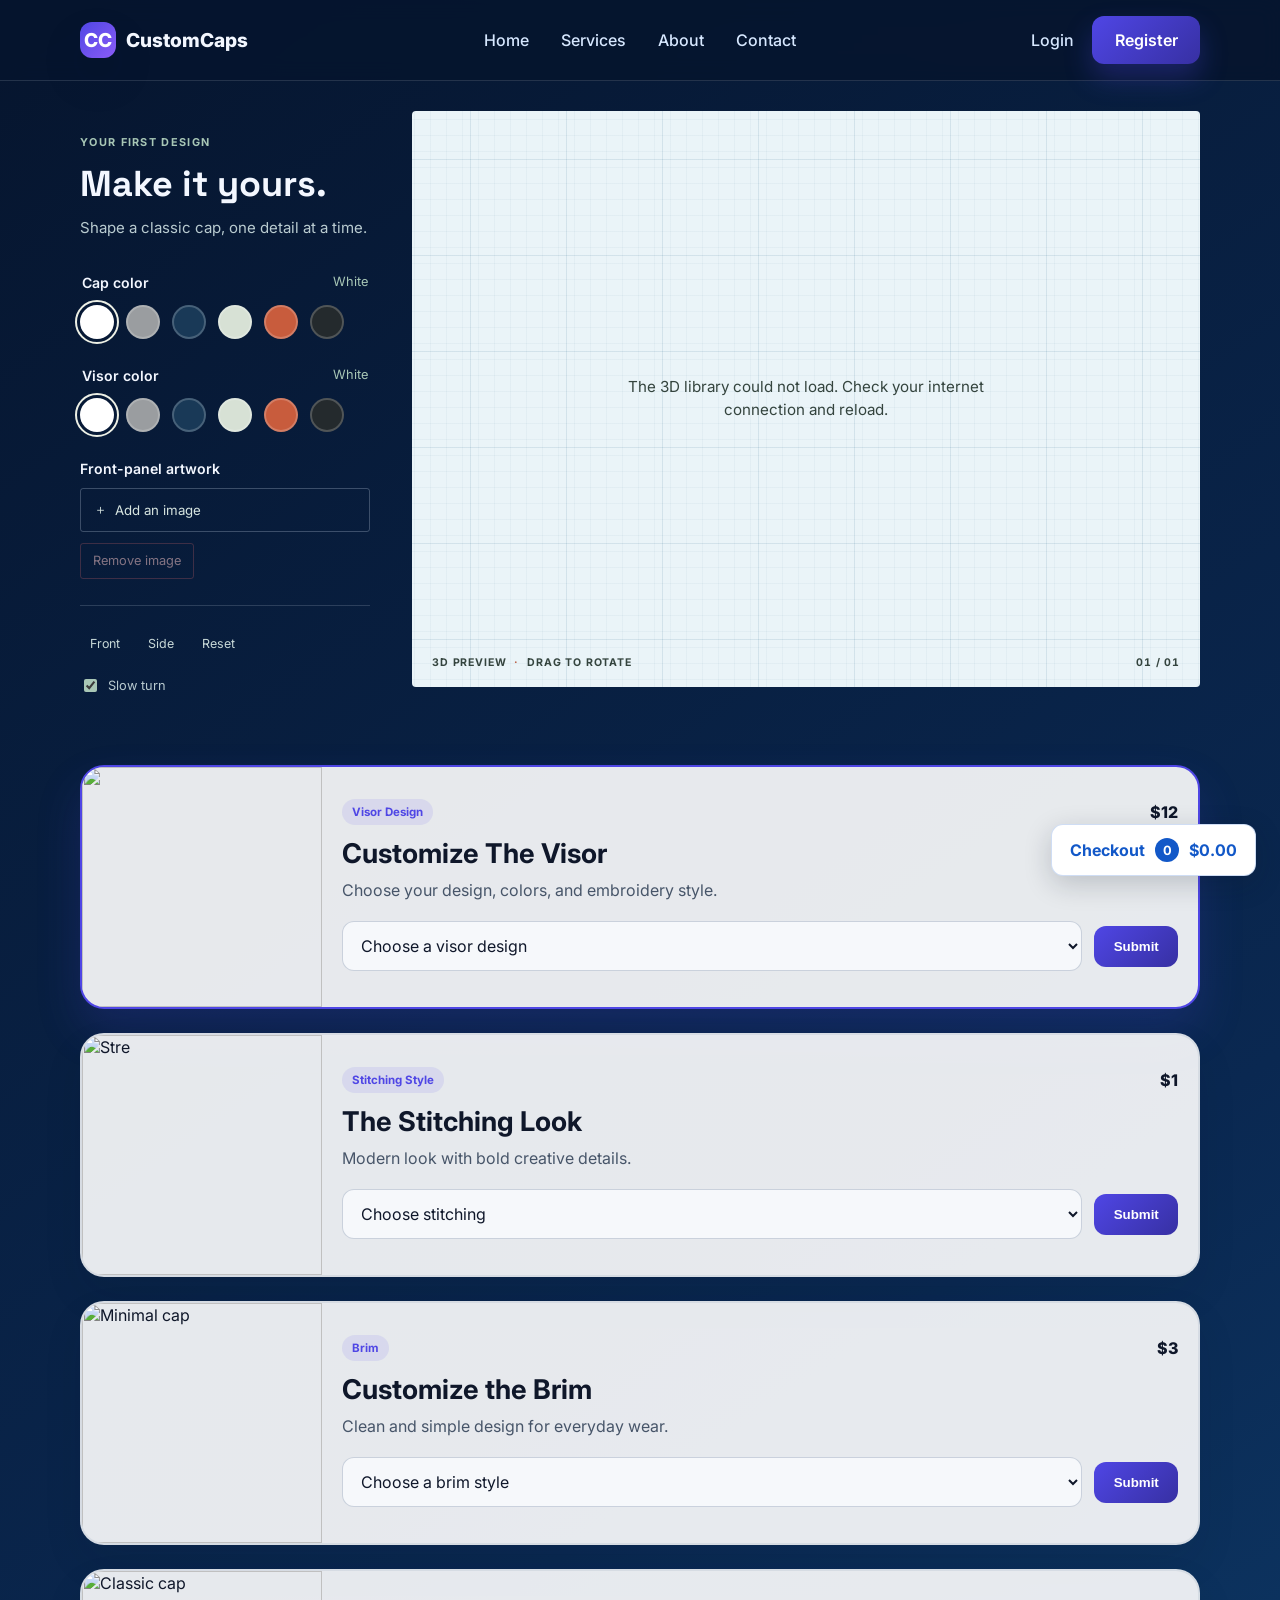
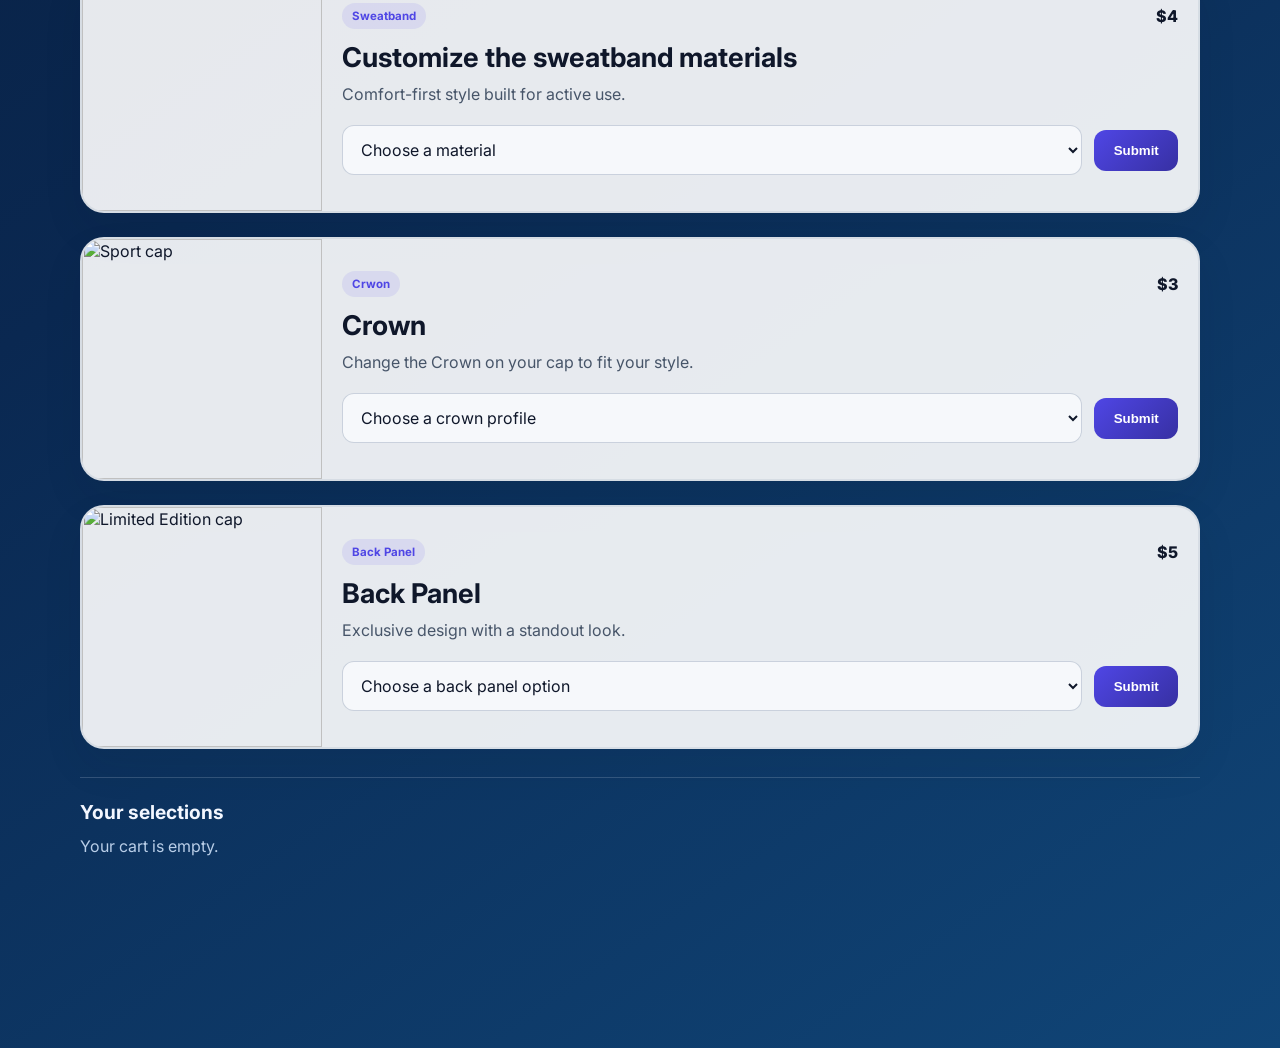
==== commit eaf1785e: "Merge branch 'main' of https://github.com/m-11879285-cloud/custom-make-technology" ====
--- a/index.html
+++ b/index.html
@@ -12,4 +12,4 @@
   <body>
     <p>Opening the customizer. <a href="index2.html">Continue</a></p>
   </body>
-</html>+</html>
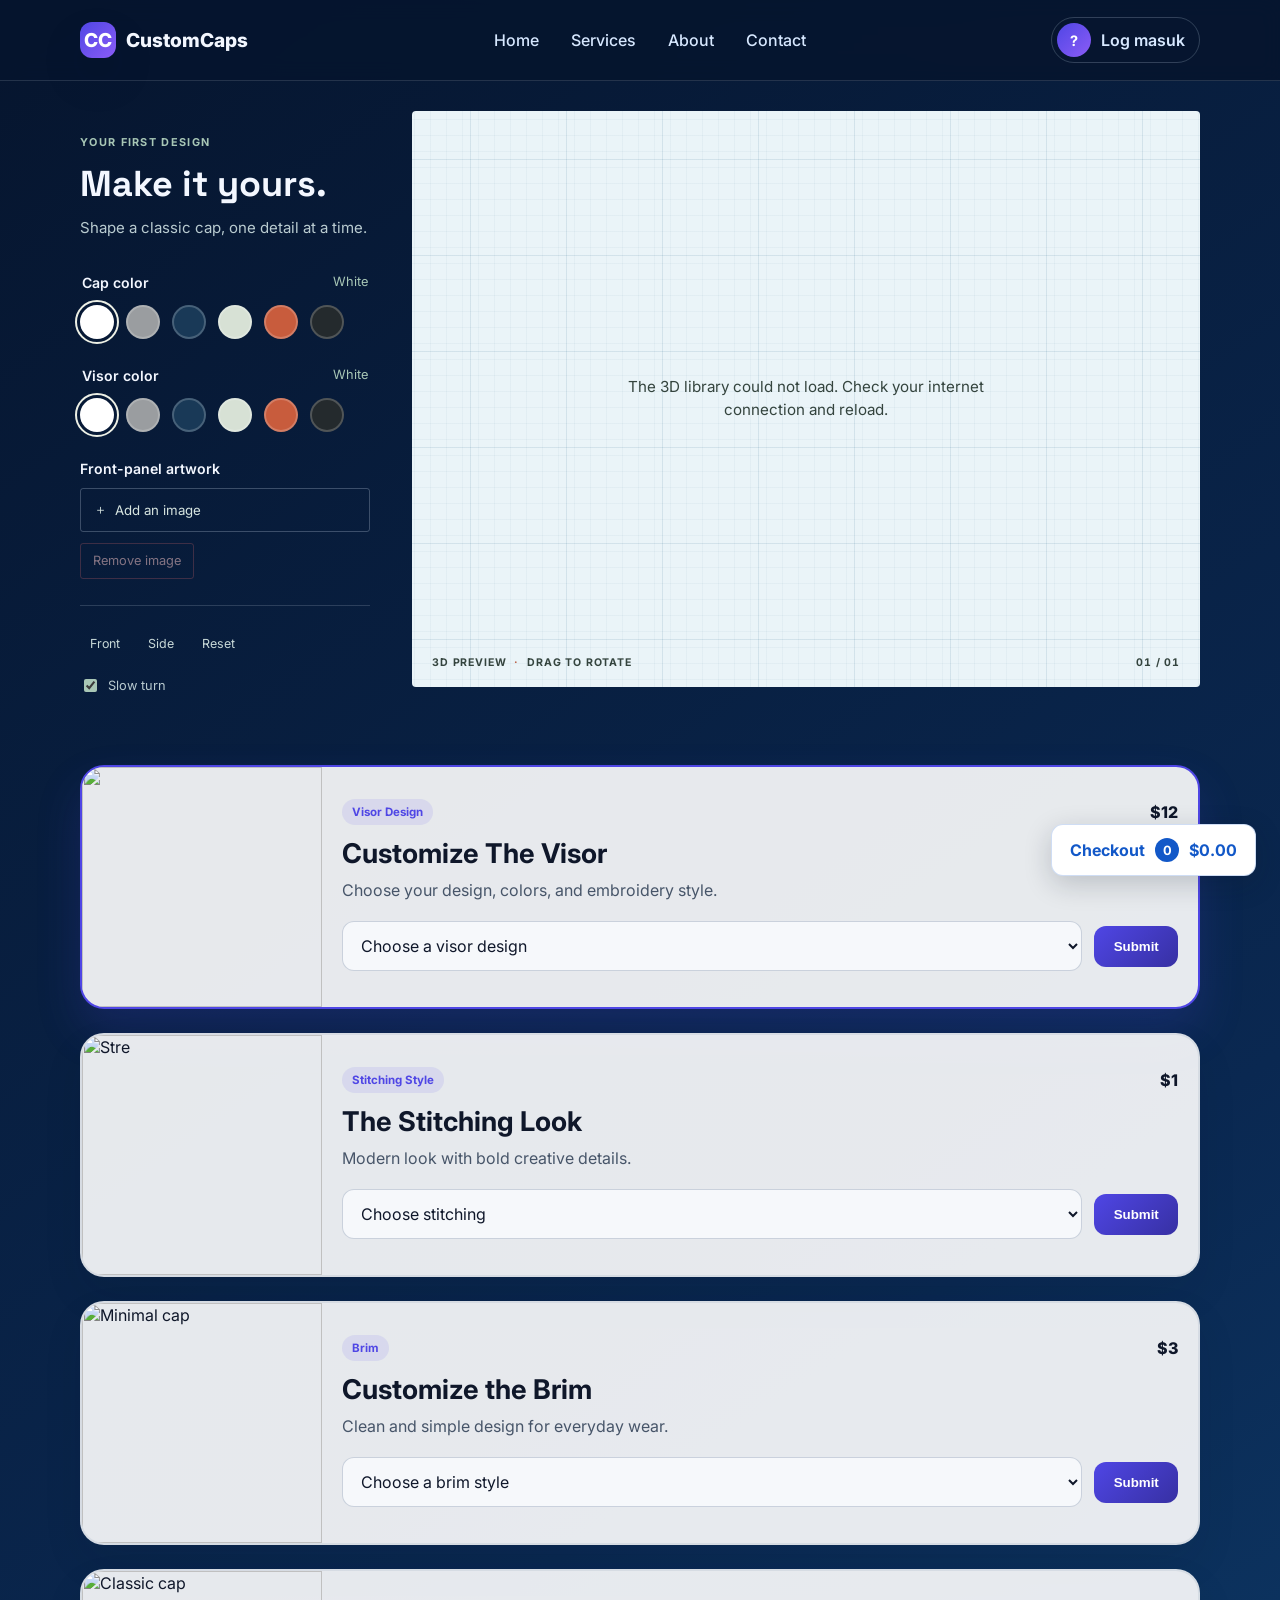
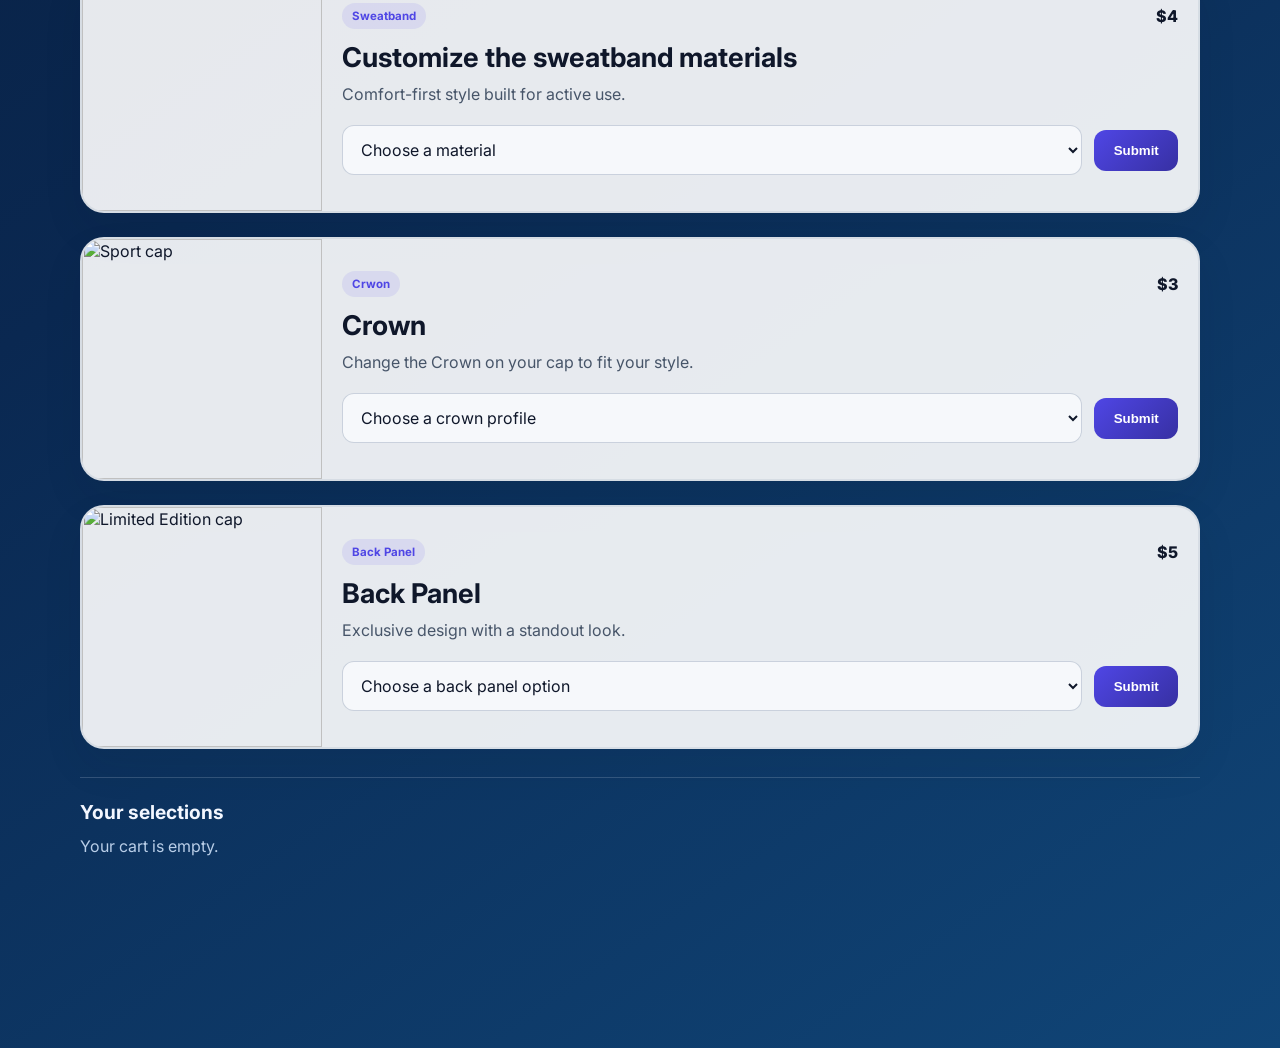
==== commit 7b37fa67: "update" ====
--- a/index.html
+++ b/index.html
@@ -3,10 +3,11 @@
   <head>
     <meta charset="UTF-8" />
     <meta name="viewport" content="width=device-width, initial-scale=1.0" />
-    <meta http-equiv="refresh" content="0; url=index2.html" />
     <title>CustomCaps</title>
     <script>
-      window.location.replace('index2.html');
+      const customizerUrl = new URL('index2.html', window.location.href);
+      customizerUrl.hash = window.location.hash;
+      window.location.replace(customizerUrl);
     </script>
   </head>
   <body>
